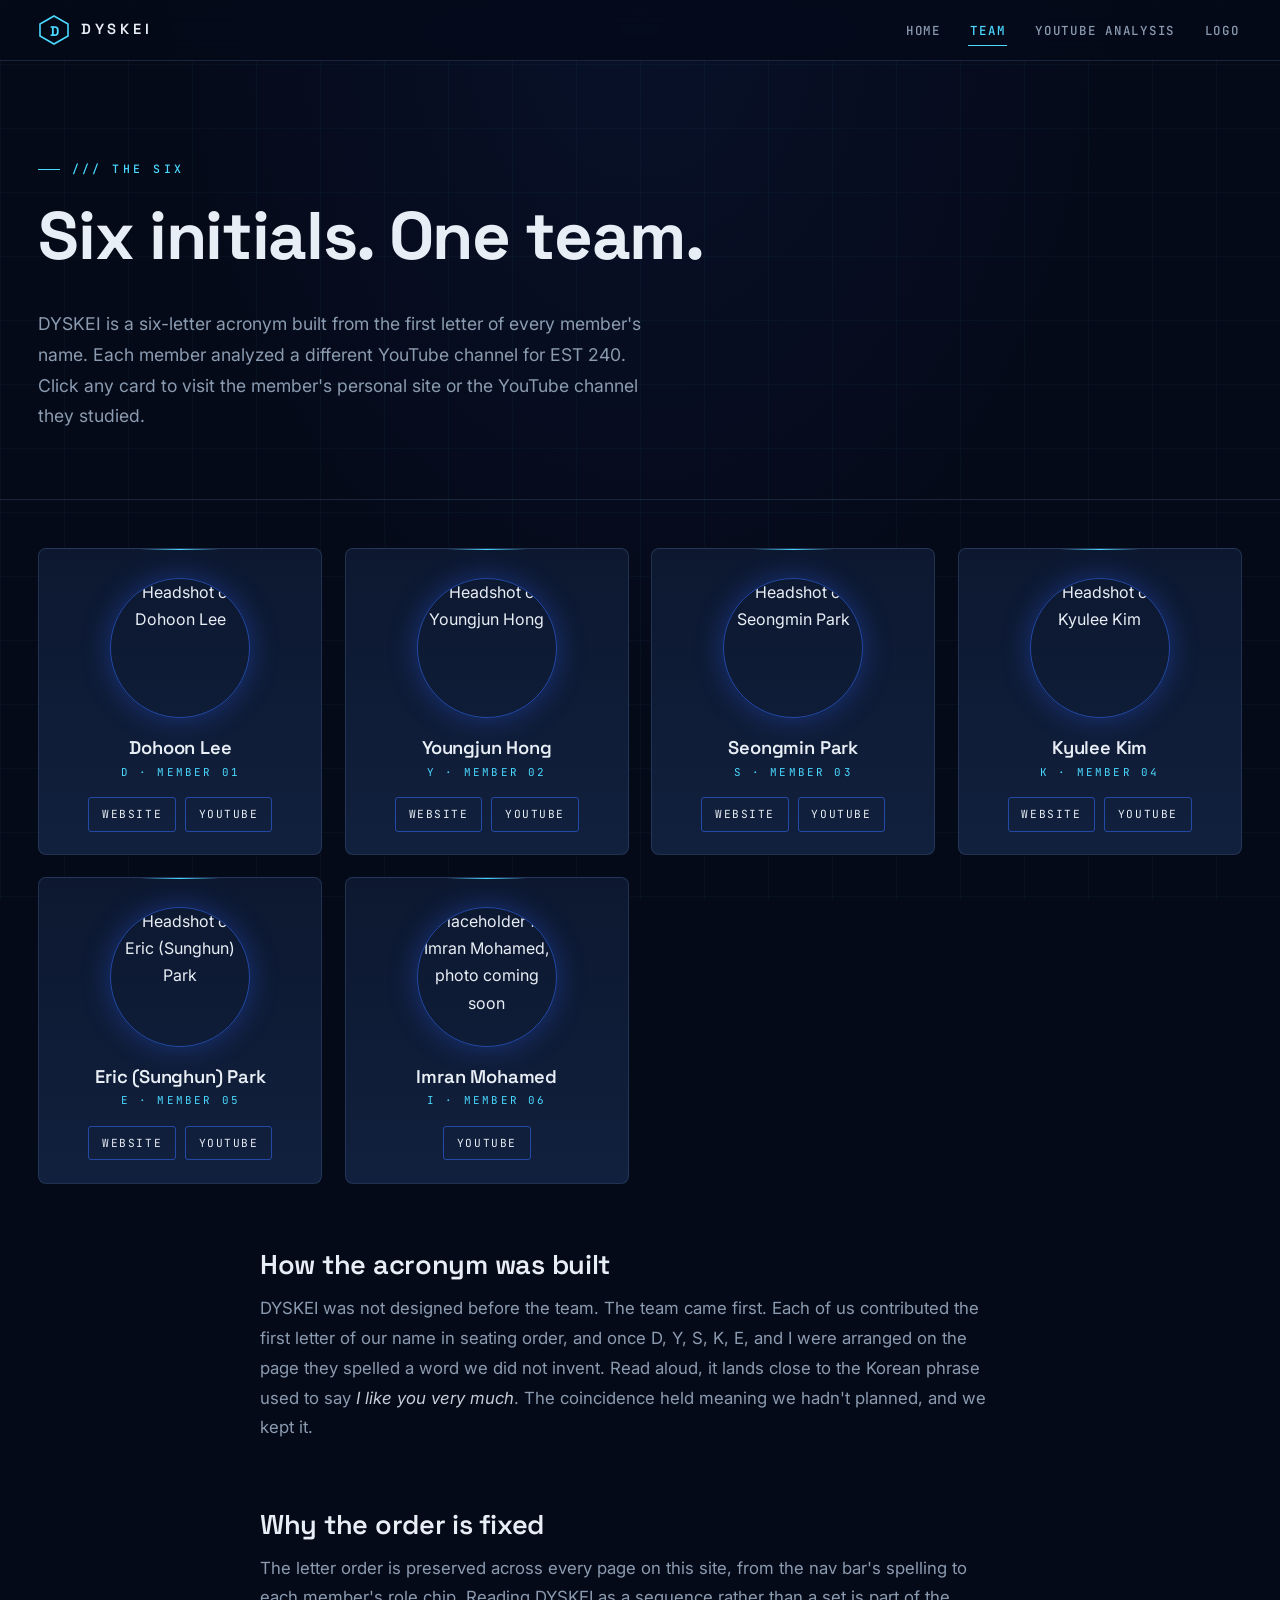
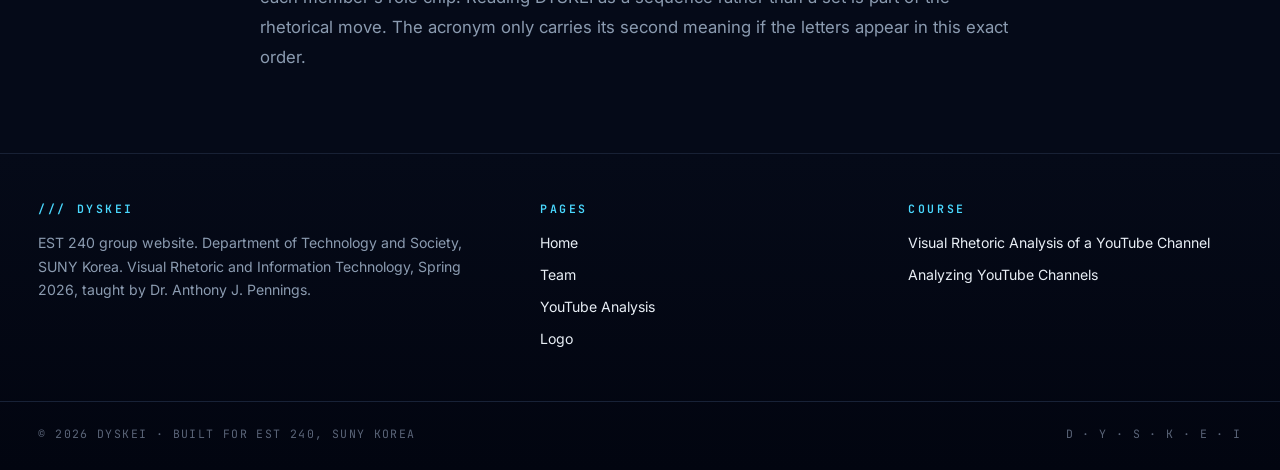
==== about.html @ 02a0cb15 "Add files via upload" ====
<!DOCTYPE html>
<html lang="en">
<head>
<meta charset="UTF-8">
<meta name="viewport" content="width=device-width, initial-scale=1.0">
<title>Team · DYSKEI</title>
<meta name="description" content="The six members of DYSKEI: Dohoon Lee, Youngjun Hong, Seongmin Park, Kyulee Kim, Eric (Sunghun) Park, and Imran Mohamed.">
<link rel="icon" href="data:image/svg+xml,%3Csvg xmlns='http://www.w3.org/2000/svg' viewBox='0 0 32 32'%3E%3Cpolygon points='16,2 30,10 30,22 16,30 2,22 2,10' fill='%232e62ff'/%3E%3C/svg%3E">
<link rel="stylesheet" href="styles.css">
</head>
<body>

<!-- ============ NAV ============ -->
<nav class="site-nav" aria-label="Primary">
  <div class="site-nav__inner">
    <a class="site-nav__brand" href="index.html">
      <span class="site-nav__brand-mark" aria-hidden="true">
        <svg viewBox="0 0 32 32" xmlns="http://www.w3.org/2000/svg">
          <polygon points="16,2 30,10 30,22 16,30 2,22 2,10" fill="none" stroke="#4ad9ff" stroke-width="1.6"/>
          <text x="16" y="22" text-anchor="middle" font-family="Space Grotesk, sans-serif" font-size="14" font-weight="700" fill="#4ad9ff">D</text>
        </svg>
      </span>
      <span class="site-nav__brand-name">DYSKEI</span>
    </a>
    <ul class="site-nav__links">
      <li><a href="index.html">Home</a></li>
      <li><a href="about.html" class="is-active">Team</a></li>
      <li><a href="youtube-analysis.html">YouTube Analysis</a></li>
      <li><a href="logo.html">Logo</a></li>
    </ul>
  </div>
</nav>

<!-- ============ HEADER ============ -->
<header class="page-header">
  <div class="container">
    <p class="eyebrow">/// The Six</p>
    <h1>Six initials. One team.</h1>
    <p style="font-family: var(--sans); font-size: 1.1rem; color: var(--ink-soft); max-width: 56ch; line-height: 1.75;">
      DYSKEI is a six-letter acronym built from the first letter of every member's name. Each member analyzed a different YouTube channel for EST 240. Click any card to visit the member's personal site or the YouTube channel they studied.
    </p>
  </div>
</header>

<!-- ============ TEAM GRID ============ -->
<main class="container">

  <div class="team-grid">

    <!-- D · Dohoon Lee -->
    <article class="member-card">
      <div class="member-card__photo">
        <img src="team/dohoon.jpg" alt="Headshot of Dohoon Lee">
      </div>
      <h3 class="member-card__name">Dohoon Lee</h3>
      <p class="member-card__role">D · Member 01</p>
      <div class="member-card__links">
        <a href="https://dohoonlee1.wixsite.com/sbulee/blank-1" rel="noopener">Website</a>
        <a href="https://youtu.be/S7UM5lSgAg8" rel="noopener">YouTube</a>
      </div>
    </article>

    <!-- Y · Youngjun Hong -->
    <article class="member-card">
      <div class="member-card__photo">
        <img src="team/youngjun.jpg" alt="Headshot of Youngjun Hong">
      </div>
      <h3 class="member-card__name">Youngjun Hong</h3>
      <p class="member-card__role">Y · Member 02</p>
      <div class="member-card__links">
        <a href="https://sites.google.com/view/throughyoungjunslens/home" rel="noopener">Website</a>
        <a href="https://youtu.be/2vsu8HPUimI" rel="noopener">YouTube</a>
      </div>
    </article>

    <!-- S · Seongmin Park -->
    <article class="member-card">
      <div class="member-card__photo">
        <img src="team/seongmin.jpg" alt="Headshot of Seongmin Park">
      </div>
      <h3 class="member-card__name">Seongmin Park</h3>
      <p class="member-card__role">S · Member 03</p>
      <div class="member-card__links">
        <a href="https://seongminpark-dot.github.io/youtube-analysis.html" rel="noopener">Website</a>
        <a href="https://youtu.be/XbXXKhfvSF0" rel="noopener">YouTube</a>
      </div>
    </article>

    <!-- K · Kyulee Kim -->
    <article class="member-card">
      <div class="member-card__photo">
        <img src="team/kyulee.jpg" alt="Headshot of Kyulee Kim">
      </div>
      <h3 class="member-card__name">Kyulee Kim</h3>
      <p class="member-card__role">K · Member 04</p>
      <div class="member-card__links">
        <a href="https://kimkelly49150637-debug.github.io/kelly/#about" rel="noopener">Website</a>
        <a href="https://youtu.be/uqa9CJcrAqA" rel="noopener">YouTube</a>
      </div>
    </article>

    <!-- E · Eric (Sunghun) Park -->
    <article class="member-card">
      <div class="member-card__photo">
        <img src="team/eric.jpg" alt="Headshot of Eric (Sunghun) Park">
      </div>
      <h3 class="member-card__name">Eric (Sunghun) Park</h3>
      <p class="member-card__role">E · Member 05</p>
      <div class="member-card__links">
        <a href="https://ericshpark.github.io" rel="noopener">Website</a>
        <a href="https://youtu.be/Ad3HP6iRyUE" rel="noopener">YouTube</a>
      </div>
    </article>

    <!-- I · Imran Mohamed -->
    <article class="member-card">
      <div class="member-card__photo">
        <img src="team/imran.jpg" alt="Placeholder for Imran Mohamed, photo coming soon">
      </div>
      <h3 class="member-card__name">Imran Mohamed</h3>
      <p class="member-card__role">I · Member 06</p>
      <div class="member-card__links">
        <a href="https://youtube.com/@linustechtips" rel="noopener">YouTube</a>
      </div>
    </article>

  </div>

  <article class="prose" style="max-width: 760px; margin: 2rem auto 4rem auto;">
    <h2>How the acronym was built</h2>
    <p>
      DYSKEI was not designed before the team. The team came first. Each of us contributed the first letter of our name in seating order, and once D, Y, S, K, E, and I were arranged on the page they spelled a word we did not invent. Read aloud, it lands close to the Korean phrase used to say <em>I like you very much</em>. The coincidence held meaning we hadn't planned, and we kept it.
    </p>
    <h2>Why the order is fixed</h2>
    <p>
      The letter order is preserved across every page on this site, from the nav bar's spelling to each member's role chip. Reading DYSKEI as a sequence rather than a set is part of the rhetorical move. The acronym only carries its second meaning if the letters appear in this exact order.
    </p>
  </article>

</main>

<!-- ============ FOOTER ============ -->
<footer class="site-footer">
  <div class="site-footer__inner">
    <div>
      <h4>/// DYSKEI</h4>
      <p>EST 240 group website. Department of Technology and Society, SUNY Korea. Visual Rhetoric and Information Technology, Spring 2026, taught by Dr. Anthony J. Pennings.</p>
    </div>
    <div>
      <h4>Pages</h4>
      <ul>
        <li><a href="index.html">Home</a></li>
        <li><a href="about.html">Team</a></li>
        <li><a href="youtube-analysis.html">YouTube Analysis</a></li>
        <li><a href="logo.html">Logo</a></li>
      </ul>
    </div>
    <div>
      <h4>Course</h4>
      <ul>
        <li><a href="https://apennings.com/technologies-of-meaning/visual-rhetoric-analysis-of-a-youtube-channel/" rel="noopener">Visual Rhetoric Analysis of a YouTube Channel</a></li>
        <li><a href="https://apennings.com/media-strategies/analyzing-youtube-channels/" rel="noopener">Analyzing YouTube Channels</a></li>
      </ul>
    </div>
  </div>
  <div class="site-footer__bottom">
    <span>© 2026 DYSKEI · Built for EST 240, SUNY Korea</span>
    <span>D · Y · S · K · E · I</span>
  </div>
</footer>

</body>
</html>
---- styles.css ----
/* =============================================================
   DYSKEI — EST 240 Group Website
   Futuristic dark technology theme · Royal blue + chrome silver
   ============================================================= */

@import url('https://fonts.googleapis.com/css2?family=Space+Grotesk:wght@300;400;500;600;700&family=Inter:wght@400;500;600&family=JetBrains+Mono:wght@400;500;700&display=swap');

/* ---------- Design tokens ---------- */
:root {
  --bg:           #050a18;
  --bg-elevated:  #0a1124;
  --surface:      #0d1830;
  --surface-2:    #11203d;
  --border:       rgba(120, 160, 220, .18);
  --border-bright: rgba(50, 110, 255, .55);

  --blue:         #2e62ff;
  --blue-soft:    #1e5dff;
  --cyan:         #4ad9ff;
  --cyan-glow:    rgba(74, 217, 255, .35);
  --chrome:       #c5cdd6;
  --silver:       #8b9bb0;

  --ink:          #e8eef5;
  --ink-soft:     #8b9bb0;
  --ink-dim:      #5a6478;

  --display: 'Space Grotesk', -apple-system, sans-serif;
  --sans:    'Inter', -apple-system, sans-serif;
  --mono:    'JetBrains Mono', 'SFMono-Regular', Menlo, Consolas, monospace;

  --measure: 68ch;
  --gutter: clamp(1.2rem, 3vw, 2.5rem);
  --glow-blue: 0 0 28px rgba(46, 98, 255, .35);
  --glow-cyan: 0 0 22px rgba(74, 217, 255, .28);
}

/* ---------- Reset + base ---------- */
*, *::before, *::after { box-sizing: border-box; }
html { -webkit-text-size-adjust: 100%; scroll-behavior: smooth; }
body {
  margin: 0;
  font-family: var(--sans);
  font-size: 16px;
  line-height: 1.7;
  color: var(--ink);
  background: var(--bg);
  -webkit-font-smoothing: antialiased;
  text-rendering: optimizeLegibility;
  overflow-x: hidden;
  background-image:
    radial-gradient(ellipse at top, rgba(46, 98, 255, .08), transparent 55%),
    linear-gradient(to bottom, var(--bg) 0%, var(--bg) 100%);
  background-attachment: fixed;
}
img, svg, video { display: block; max-width: 100%; height: auto; }
a { color: var(--cyan); text-decoration: none; transition: color .15s ease, text-shadow .15s ease; }
a:hover { color: #8ee6ff; text-shadow: 0 0 14px var(--cyan-glow); }

/* Faint grid background overlay */
body::before {
  content: '';
  position: fixed; inset: 0;
  background-image:
    linear-gradient(to right, rgba(74, 217, 255, .035) 1px, transparent 1px),
    linear-gradient(to bottom, rgba(74, 217, 255, .035) 1px, transparent 1px);
  background-size: 64px 64px;
  pointer-events: none;
  z-index: 0;
}
body > * { position: relative; z-index: 1; }

/* ---------- Nav ---------- */
.site-nav {
  position: sticky; top: 0; z-index: 50;
  background: rgba(5, 10, 24, .82);
  backdrop-filter: saturate(150%) blur(14px);
  border-bottom: 1px solid var(--border);
}
.site-nav__inner {
  max-width: 1280px;
  margin: 0 auto;
  padding: 14px var(--gutter);
  display: flex; align-items: center; justify-content: space-between;
  gap: 1rem; flex-wrap: wrap;
}
.site-nav__brand { display: flex; align-items: center; gap: .65rem; }
.site-nav__brand-mark {
  width: 32px; height: 32px;
  display: inline-flex; align-items: center; justify-content: center;
}
.site-nav__brand-mark svg { width: 100%; height: 100%; }
.site-nav__brand-name {
  font-family: var(--display); font-weight: 600;
  letter-spacing: .26em; font-size: .92rem; color: var(--ink);
  text-transform: uppercase;
}
.site-nav__links { display: flex; gap: 1.6rem; list-style: none; margin: 0; padding: 0; }
.site-nav__links a {
  font-family: var(--mono);
  font-size: .78rem; font-weight: 500;
  letter-spacing: .14em; text-transform: uppercase;
  color: var(--ink-soft);
  padding: 6px 2px;
  border-bottom: 1px solid transparent;
  transition: color .15s, border-color .15s;
}
.site-nav__links a:hover,
.site-nav__links a.is-active {
  color: var(--cyan);
  border-bottom-color: var(--cyan);
  text-shadow: none;
}
@media (max-width: 640px) {
  .site-nav__links { gap: 1rem; width: 100%; flex-wrap: wrap; justify-content: flex-start; }
  .site-nav__links a { font-size: .72rem; }
}

/* ---------- Layout containers ---------- */
.container        { max-width: 1280px; margin: 0 auto; padding: 0 var(--gutter); }
.container-narrow { max-width: 880px;  margin: 0 auto; padding: 0 var(--gutter); }
.container-prose  { max-width: 760px;  margin: 0 auto; padding: 0 var(--gutter); }

/* ---------- Typography ---------- */
h1, h2, h3, h4 {
  font-family: var(--display);
  color: var(--ink);
  margin: 0 0 .5em 0;
  line-height: 1.15;
  letter-spacing: -.01em;
  font-weight: 600;
}
h1 { font-size: clamp(2.4rem, 5.6vw, 4.2rem); font-weight: 700; letter-spacing: -.02em; }
h2 { font-size: clamp(1.75rem, 3vw, 2.4rem); font-weight: 600; margin-top: 2.4em; }
h3 { font-size: 1.25rem; font-weight: 600; margin-top: 1.5em; }
p { margin: 0 0 1.1em 0; }

.eyebrow {
  font-family: var(--mono);
  text-transform: uppercase;
  letter-spacing: .28em;
  font-size: .72rem;
  font-weight: 500;
  color: var(--cyan);
  margin-bottom: 1.2rem;
  display: inline-flex; align-items: center; gap: .7rem;
}
.eyebrow::before {
  content: '';
  display: inline-block;
  width: 22px; height: 1px;
  background: var(--cyan);
}

/* ---------- Hero (home) ---------- */
.hero {
  padding: clamp(4rem, 9vw, 7.5rem) 0 clamp(4rem, 8vw, 6rem) 0;
  position: relative;
  overflow: hidden;
}
.hero__grid {
  display: grid;
  grid-template-columns: 1.1fr .9fr;
  gap: clamp(2rem, 5vw, 4rem);
  align-items: center;
}
@media (max-width: 760px) {
  .hero__grid { grid-template-columns: 1fr; }
  .hero__art { order: -1; max-width: 320px; margin: 0 auto; }
}
.hero h1 {
  font-size: clamp(2.8rem, 6.2vw, 4.6rem);
  background: linear-gradient(180deg, #fff 0%, #b8c6dc 100%);
  -webkit-background-clip: text; background-clip: text;
  -webkit-text-fill-color: transparent;
  margin-bottom: .6rem;
}
.hero__sub {
  font-family: var(--mono);
  color: var(--silver);
  font-size: .92rem;
  letter-spacing: .04em;
  margin-bottom: 2rem;
  max-width: 44ch;
  line-height: 1.7;
}
.hero__art {
  position: relative;
  display: flex; justify-content: center; align-items: center;
}
.hero__art img {
  width: 100%; max-width: 460px;
  border-radius: 14px;
  box-shadow: 0 24px 60px rgba(0, 0, 0, .55), 0 0 0 1px rgba(80, 130, 220, .35), var(--glow-blue);
}
.cta-row { display: flex; flex-wrap: wrap; gap: .85rem; margin-top: 1.4rem; }
.btn {
  display: inline-flex; align-items: center; gap: .55rem;
  padding: .85rem 1.4rem;
  border-radius: 4px;
  font-family: var(--mono);
  font-weight: 500;
  font-size: .82rem;
  letter-spacing: .14em;
  text-transform: uppercase;
  border: 1px solid transparent;
  transition: transform .12s, background .15s, color .15s, border-color .15s, box-shadow .2s;
  text-decoration: none;
  cursor: pointer;
}
.btn--primary {
  background: linear-gradient(180deg, var(--blue) 0%, var(--blue-soft) 100%);
  color: #fff;
  box-shadow: var(--glow-blue);
}
.btn--primary:hover { transform: translateY(-1px); box-shadow: 0 0 36px rgba(46, 98, 255, .6); color: #fff; text-shadow: none; }
.btn--ghost {
  background: transparent; color: var(--ink);
  border-color: var(--border-bright);
}
.btn--ghost:hover { background: rgba(46, 98, 255, .08); color: var(--cyan); border-color: var(--cyan); text-shadow: none; }
.btn::after { content: '→'; transform: translateX(0); transition: transform .15s; font-family: var(--sans); }
.btn:hover::after { transform: translateX(3px); }

/* ---------- Section ---------- */
.section { padding: clamp(4rem, 8vw, 6.5rem) 0; position: relative; }
.section--divided { border-top: 1px solid var(--border); }
.section__title { max-width: 760px; margin-bottom: 3rem; }
.section__title p.lede {
  font-family: var(--sans);
  color: var(--ink-soft);
  font-size: 1.1rem;
  line-height: 1.7;
  max-width: 56ch;
}

/* ---------- Card grid ---------- */
.card-grid {
  display: grid;
  grid-template-columns: repeat(auto-fit, minmax(260px, 1fr));
  gap: 1.4rem;
}
.card {
  background: linear-gradient(180deg, var(--surface) 0%, var(--surface-2) 100%);
  border: 1px solid var(--border);
  border-radius: 8px;
  padding: 1.6rem 1.5rem 1.4rem 1.5rem;
  position: relative;
  overflow: hidden;
  transition: transform .18s, border-color .18s, box-shadow .18s;
}
.card::before {
  content: '';
  position: absolute; top: 0; left: 0;
  width: 40px; height: 1px;
  background: var(--cyan);
}
.card:hover {
  transform: translateY(-3px);
  border-color: var(--border-bright);
  box-shadow: 0 12px 32px rgba(0, 0, 0, .45), var(--glow-blue);
}
.card h3 {
  font-family: var(--display);
  font-size: 1.18rem;
  font-weight: 600;
  margin: 0 0 .55rem 0;
  color: var(--ink);
}
.card p {
  color: var(--ink-soft);
  font-size: .94rem;
  margin-bottom: 1rem;
  line-height: 1.65;
}
.card__chip {
  font-family: var(--mono);
  font-size: .68rem;
  letter-spacing: .18em;
  text-transform: uppercase;
  color: var(--cyan);
  margin-bottom: .55rem;
  display: block;
}
.card .read-more {
  font-family: var(--mono);
  font-size: .76rem;
  letter-spacing: .14em;
  text-transform: uppercase;
  color: var(--cyan);
  display: inline-flex; align-items: center; gap: .4rem;
}
.card .read-more::after { content: '→'; transition: transform .15s; }
.card .read-more:hover::after { transform: translateX(3px); }

/* ---------- Prose pages ---------- */
.page-header {
  padding: clamp(4rem, 7vw, 6rem) 0 clamp(2rem, 4vw, 3rem) 0;
  border-bottom: 1px solid var(--border);
  margin-bottom: 3rem;
}
.prose {
  font-family: var(--sans);
  font-size: 1.05rem;
  line-height: 1.78;
  color: var(--ink);
}
.prose p { max-width: var(--measure); color: var(--ink-soft); }
.prose p b, .prose p strong { color: var(--ink); font-weight: 600; }
.prose h2 { font-size: 1.7rem; margin-top: 2.4em; color: var(--ink); }
.prose em { color: var(--chrome); font-style: italic; }

/* ---------- Team grid (About Us) ---------- */
.team-grid {
  display: grid;
  grid-template-columns: repeat(auto-fit, minmax(260px, 1fr));
  gap: 1.4rem;
  margin: 2rem 0 3rem 0;
}
.member-card {
  background: linear-gradient(180deg, var(--surface) 0%, var(--surface-2) 100%);
  border: 1px solid var(--border);
  border-radius: 8px;
  padding: 1.8rem 1.4rem 1.4rem 1.4rem;
  text-align: center;
  position: relative;
  transition: transform .18s, border-color .18s, box-shadow .18s;
}
.member-card::before {
  content: '';
  position: absolute; top: 0; left: 50%; transform: translateX(-50%);
  width: 80px; height: 1px;
  background: linear-gradient(90deg, transparent, var(--cyan), transparent);
}
.member-card:hover {
  transform: translateY(-3px);
  border-color: var(--border-bright);
  box-shadow: 0 12px 32px rgba(0, 0, 0, .45), var(--glow-blue);
}
.member-card__photo {
  width: 140px; height: 140px;
  margin: 0 auto 1.2rem auto;
  border-radius: 50%;
  overflow: hidden;
  position: relative;
  border: 1px solid var(--border-bright);
  box-shadow: var(--glow-blue);
}
.member-card__photo img {
  width: 100%; height: 100%;
  object-fit: cover;
  display: block;
}
.member-card__name {
  font-family: var(--display);
  font-size: 1.15rem;
  font-weight: 600;
  color: var(--ink);
  margin: 0 0 .25rem 0;
}
.member-card__role {
  font-family: var(--mono);
  font-size: .68rem;
  letter-spacing: .2em;
  text-transform: uppercase;
  color: var(--cyan);
  margin: 0 0 1rem 0;
}
.member-card__links {
  display: flex; gap: .55rem; justify-content: center; flex-wrap: wrap;
  margin-top: .75rem;
}
.member-card__links a {
  font-family: var(--mono);
  font-size: .7rem;
  letter-spacing: .14em;
  text-transform: uppercase;
  color: var(--ink);
  padding: .42rem .8rem;
  border: 1px solid var(--border-bright);
  border-radius: 3px;
  transition: background .15s, color .15s, border-color .15s;
}
.member-card__links a:hover {
  background: rgba(46, 98, 255, .14);
  color: var(--cyan);
  border-color: var(--cyan);
  text-shadow: none;
}

/* ---------- YouTube analysis grid ---------- */
.yt-list {
  display: grid;
  grid-template-columns: 1fr;
  gap: 2.5rem;
  margin: 2rem 0 3rem 0;
}
.yt-row {
  display: grid;
  grid-template-columns: 1.4fr 1fr;
  gap: 1.8rem;
  align-items: start;
  background: linear-gradient(180deg, var(--surface) 0%, var(--surface-2) 100%);
  border: 1px solid var(--border);
  border-radius: 8px;
  padding: 1.6rem;
  position: relative;
}
@media (max-width: 760px) {
  .yt-row { grid-template-columns: 1fr; }
}
.yt-row::before {
  content: attr(data-index);
  position: absolute;
  top: 1rem; right: 1.2rem;
  font-family: var(--mono);
  font-size: .68rem;
  letter-spacing: .2em;
  color: var(--ink-dim);
}
.yt-row__embed {
  position: relative;
  aspect-ratio: 16 / 9;
  background: #000;
  border-radius: 5px;
  overflow: hidden;
  border: 1px solid var(--border);
}
.yt-row__embed iframe { position: absolute; inset: 0; width: 100%; height: 100%; border: 0; }
.yt-row__meta { display: flex; flex-direction: column; gap: .55rem; }
.yt-row__chip {
  font-family: var(--mono);
  font-size: .68rem;
  letter-spacing: .2em;
  text-transform: uppercase;
  color: var(--cyan);
  margin-bottom: .25rem;
}
.yt-row__name {
  font-family: var(--display);
  font-size: 1.4rem;
  font-weight: 600;
  margin: 0;
  color: var(--ink);
}
.yt-row__body {
  font-family: var(--sans);
  font-size: .96rem;
  color: var(--ink-soft);
  line-height: 1.65;
  margin: .25rem 0 .8rem 0;
}
.yt-row__link {
  font-family: var(--mono);
  font-size: .72rem;
  letter-spacing: .14em;
  text-transform: uppercase;
  color: var(--cyan);
  display: inline-flex; align-items: center; gap: .5rem;
  align-self: flex-start;
}
.yt-row__link::after { content: '↗'; }
.yt-row__link:hover { text-shadow: 0 0 14px var(--cyan-glow); }

/* ---------- Logo page ---------- */
.logo-hero {
  display: grid;
  grid-template-columns: 1fr 1fr;
  gap: 2.5rem;
  align-items: center;
  margin: 1rem 0 3rem 0;
  background: linear-gradient(180deg, var(--surface) 0%, var(--surface-2) 100%);
  border: 1px solid var(--border);
  border-radius: 10px;
  padding: clamp(1.4rem, 3vw, 2.4rem);
  position: relative;
}
@media (max-width: 760px) { .logo-hero { grid-template-columns: 1fr; } }
.logo-hero img {
  width: 100%;
  border-radius: 6px;
  box-shadow: 0 18px 40px rgba(0, 0, 0, .55), var(--glow-blue);
}
.logo-hero__caption .eyebrow { margin-bottom: 1rem; }
.logo-hero__caption h2 { margin-top: 0; }
.logo-hero__caption dl {
  display: grid;
  grid-template-columns: max-content 1fr;
  gap: .7rem 1.4rem;
  margin: 1.4rem 0 0 0;
  font-family: var(--mono);
  font-size: .82rem;
}
.logo-hero__caption dt { color: var(--silver); letter-spacing: .12em; text-transform: uppercase; font-size: .68rem; padding-top: .15rem; }
.logo-hero__caption dd { color: var(--ink); margin: 0; }

.prompt-block {
  background: var(--bg-elevated);
  border: 1px solid var(--border);
  border-left: 3px solid var(--cyan);
  border-radius: 6px;
  padding: 1.4rem 1.6rem;
  font-family: var(--mono);
  font-size: .86rem;
  line-height: 1.7;
  color: var(--ink-soft);
  overflow-x: auto;
  margin: 1.2rem 0 2rem 0;
}
.prompt-block .label {
  display: block;
  font-family: var(--mono);
  font-size: .68rem;
  font-weight: 700;
  letter-spacing: .22em;
  color: var(--cyan);
  text-transform: uppercase;
  margin-bottom: .7rem;
}

.logo-variants {
  display: grid;
  grid-template-columns: repeat(auto-fit, minmax(220px, 1fr));
  gap: 1.4rem;
  margin: 2rem 0 3rem 0;
}
.logo-tile {
  background: var(--surface);
  border: 1px solid var(--border);
  border-radius: 8px;
  padding: 1.6rem;
  text-align: center;
}
.logo-tile--light { background: #fff; }
.logo-tile--dark  { background: #000; border-color: #222; }
.logo-tile img { max-width: 100%; height: auto; margin: .8rem 0 1rem 0; }
.logo-tile .label {
  font-family: var(--mono);
  font-size: .68rem;
  letter-spacing: .2em;
  text-transform: uppercase;
  color: var(--cyan);
}

/* ---------- Footer ---------- */
.site-footer {
  margin-top: 5rem;
  background: linear-gradient(180deg, var(--bg) 0%, #020510 100%);
  border-top: 1px solid var(--border);
  padding: 3rem 0 1.6rem 0;
}
.site-footer__inner {
  max-width: 1280px;
  margin: 0 auto;
  padding: 0 var(--gutter);
  display: grid;
  grid-template-columns: 1.4fr 1fr 1fr;
  gap: 2.2rem;
}
@media (max-width: 760px) { .site-footer__inner { grid-template-columns: 1fr; } }
.site-footer h4 {
  font-family: var(--mono);
  font-size: .72rem;
  text-transform: uppercase;
  letter-spacing: .22em;
  color: var(--cyan);
  margin: 0 0 1rem 0;
}
.site-footer p, .site-footer li { font-family: var(--sans); font-size: .88rem; color: var(--ink-soft); line-height: 1.65; }
.site-footer a { color: var(--ink); }
.site-footer a:hover { color: var(--cyan); }
.site-footer ul { list-style: none; padding: 0; margin: 0; }
.site-footer ul li { margin-bottom: .55rem; }
.site-footer__bottom {
  max-width: 1280px;
  margin: 2.6rem auto 0 auto;
  padding: 1.4rem var(--gutter) 0 var(--gutter);
  border-top: 1px solid var(--border);
  font-family: var(--mono);
  font-size: .72rem;
  letter-spacing: .12em;
  color: var(--ink-dim);
  text-transform: uppercase;
  display: flex; justify-content: space-between; flex-wrap: wrap; gap: .6rem;
}

/* ---------- Hex SVG mark used in nav and elsewhere ---------- */
.hex-mark { color: var(--blue); }
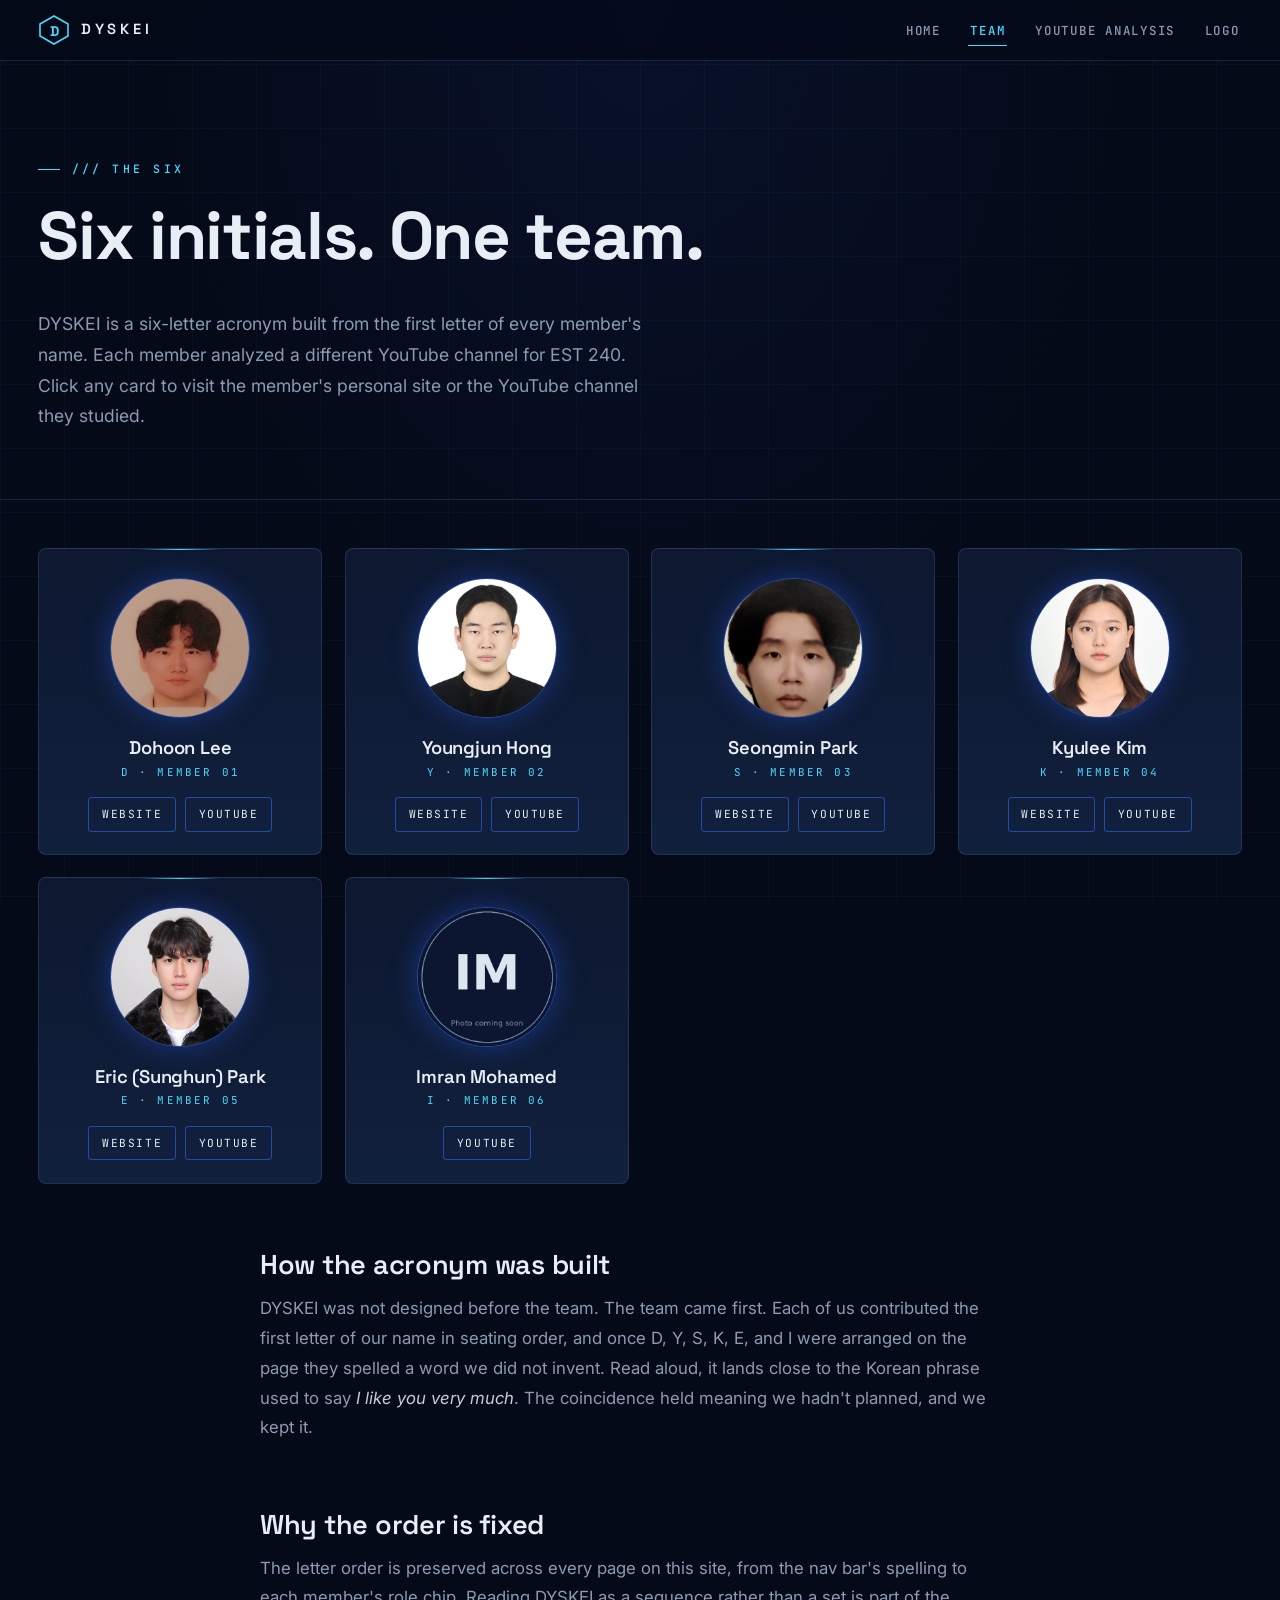
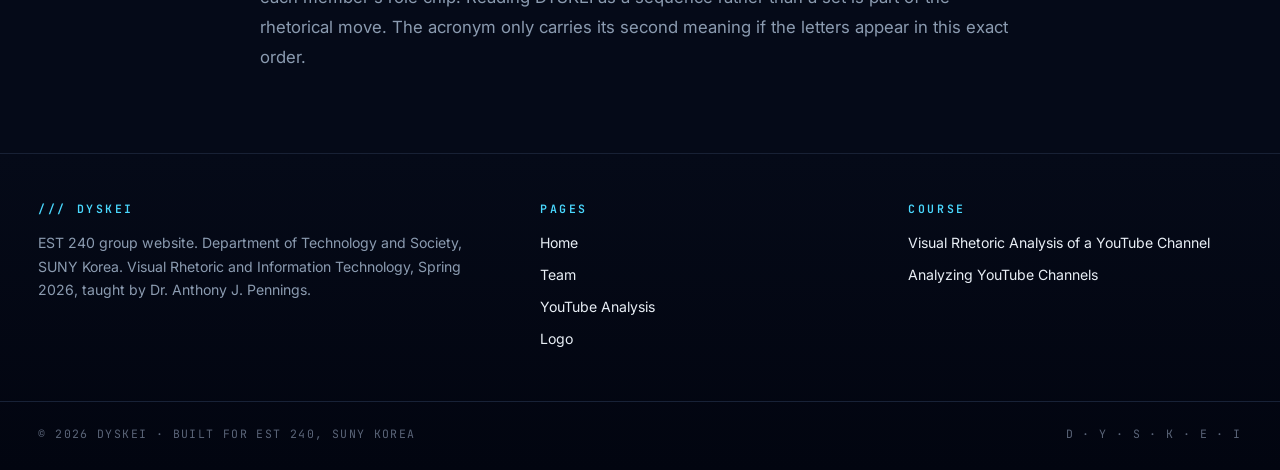
==== commit 42de2038: "Add files via upload" ====
--- a/about.html
+++ b/about.html
@@ -50,7 +50,7 @@
     <!-- D · Dohoon Lee -->
     <article class="member-card">
       <div class="member-card__photo">
-        <img src="team/dohoon.jpg" alt="Headshot of Dohoon Lee">
+        <img src="dohoon.jpg" alt="Headshot of Dohoon Lee">
       </div>
       <h3 class="member-card__name">Dohoon Lee</h3>
       <p class="member-card__role">D · Member 01</p>
@@ -63,7 +63,7 @@
     <!-- Y · Youngjun Hong -->
     <article class="member-card">
       <div class="member-card__photo">
-        <img src="team/youngjun.jpg" alt="Headshot of Youngjun Hong">
+        <img src="youngjun.jpg" alt="Headshot of Youngjun Hong">
       </div>
       <h3 class="member-card__name">Youngjun Hong</h3>
       <p class="member-card__role">Y · Member 02</p>
@@ -76,7 +76,7 @@
     <!-- S · Seongmin Park -->
     <article class="member-card">
       <div class="member-card__photo">
-        <img src="team/seongmin.jpg" alt="Headshot of Seongmin Park">
+        <img src="seongmin.jpg" alt="Headshot of Seongmin Park">
       </div>
       <h3 class="member-card__name">Seongmin Park</h3>
       <p class="member-card__role">S · Member 03</p>
@@ -89,7 +89,7 @@
     <!-- K · Kyulee Kim -->
     <article class="member-card">
       <div class="member-card__photo">
-        <img src="team/kyulee.jpg" alt="Headshot of Kyulee Kim">
+        <img src="kyulee.jpg" alt="Headshot of Kyulee Kim">
       </div>
       <h3 class="member-card__name">Kyulee Kim</h3>
       <p class="member-card__role">K · Member 04</p>
@@ -102,7 +102,7 @@
     <!-- E · Eric (Sunghun) Park -->
     <article class="member-card">
       <div class="member-card__photo">
-        <img src="team/eric.jpg" alt="Headshot of Eric (Sunghun) Park">
+        <img src="eric.jpg" alt="Headshot of Eric (Sunghun) Park">
       </div>
       <h3 class="member-card__name">Eric (Sunghun) Park</h3>
       <p class="member-card__role">E · Member 05</p>
@@ -115,7 +115,7 @@
     <!-- I · Imran Mohamed -->
     <article class="member-card">
       <div class="member-card__photo">
-        <img src="team/imran.jpg" alt="Placeholder for Imran Mohamed, photo coming soon">
+        <img src="imran.jpg" alt="Placeholder for Imran Mohamed, photo coming soon">
       </div>
       <h3 class="member-card__name">Imran Mohamed</h3>
       <p class="member-card__role">I · Member 06</p>
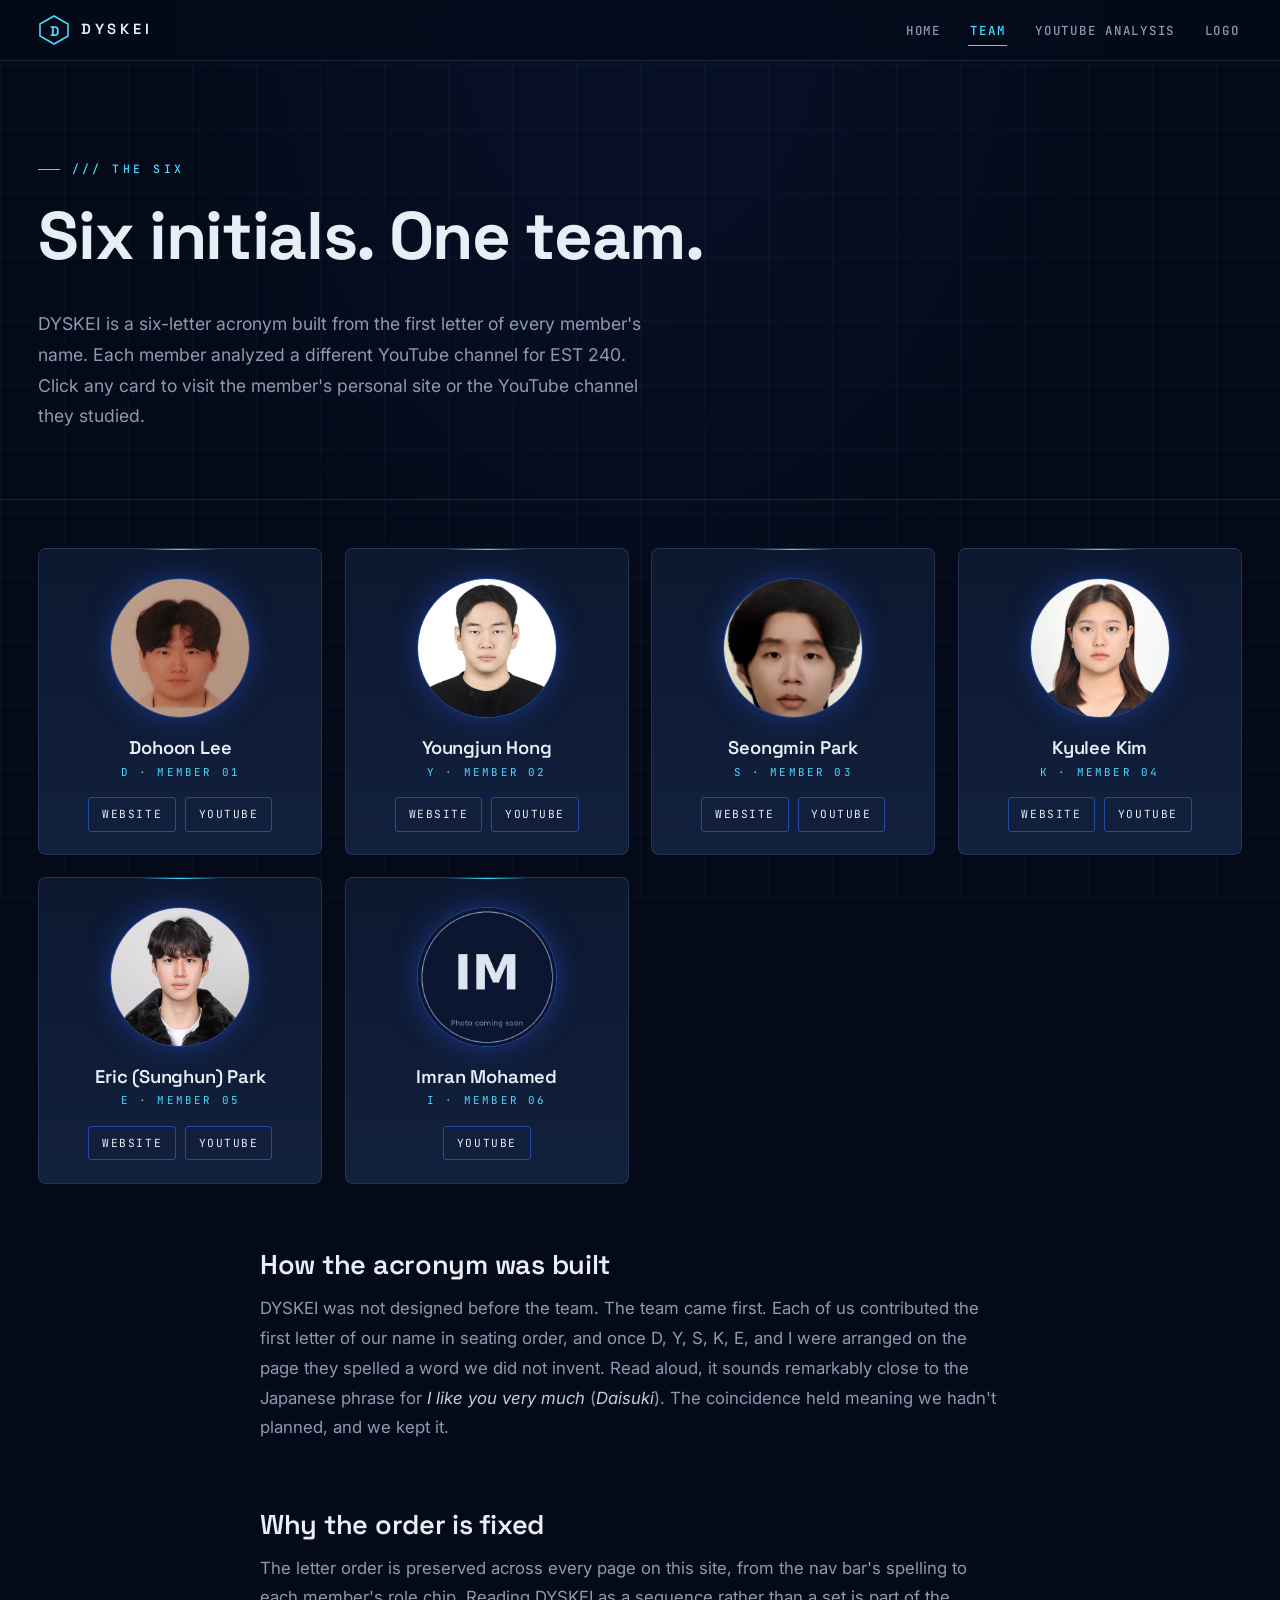
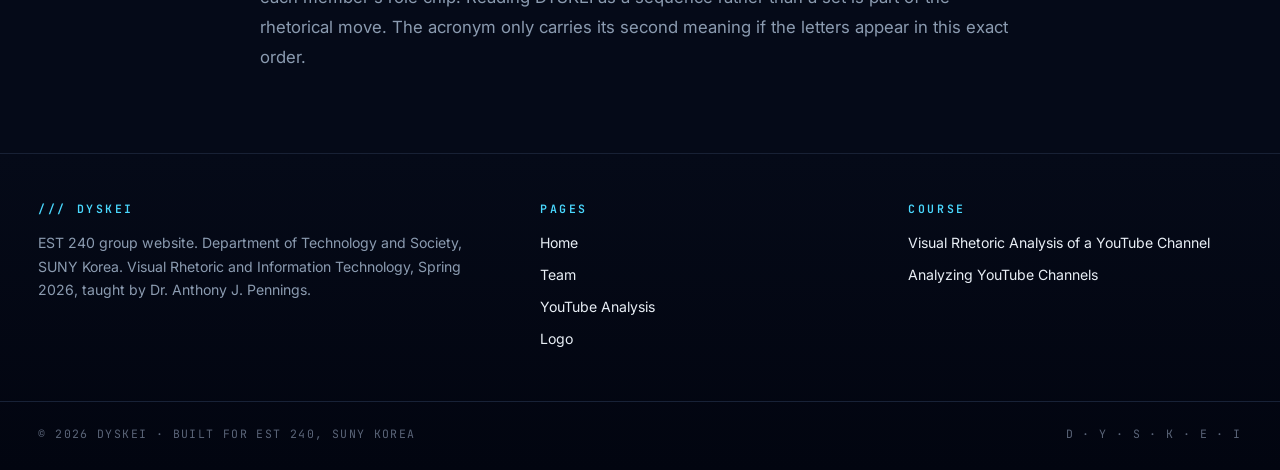
==== commit 62ff9bb5: "Add files via upload" ====
--- a/about.html
+++ b/about.html
@@ -129,7 +129,7 @@
   <article class="prose" style="max-width: 760px; margin: 2rem auto 4rem auto;">
     <h2>How the acronym was built</h2>
     <p>
-      DYSKEI was not designed before the team. The team came first. Each of us contributed the first letter of our name in seating order, and once D, Y, S, K, E, and I were arranged on the page they spelled a word we did not invent. Read aloud, it lands close to the Korean phrase used to say <em>I like you very much</em>. The coincidence held meaning we hadn't planned, and we kept it.
+      DYSKEI was not designed before the team. The team came first. Each of us contributed the first letter of our name in seating order, and once D, Y, S, K, E, and I were arranged on the page they spelled a word we did not invent. Read aloud, it sounds remarkably close to the Japanese phrase for <em>I like you very much</em> (<em>Daisuki</em>). The coincidence held meaning we hadn't planned, and we kept it.
     </p>
     <h2>Why the order is fixed</h2>
     <p>
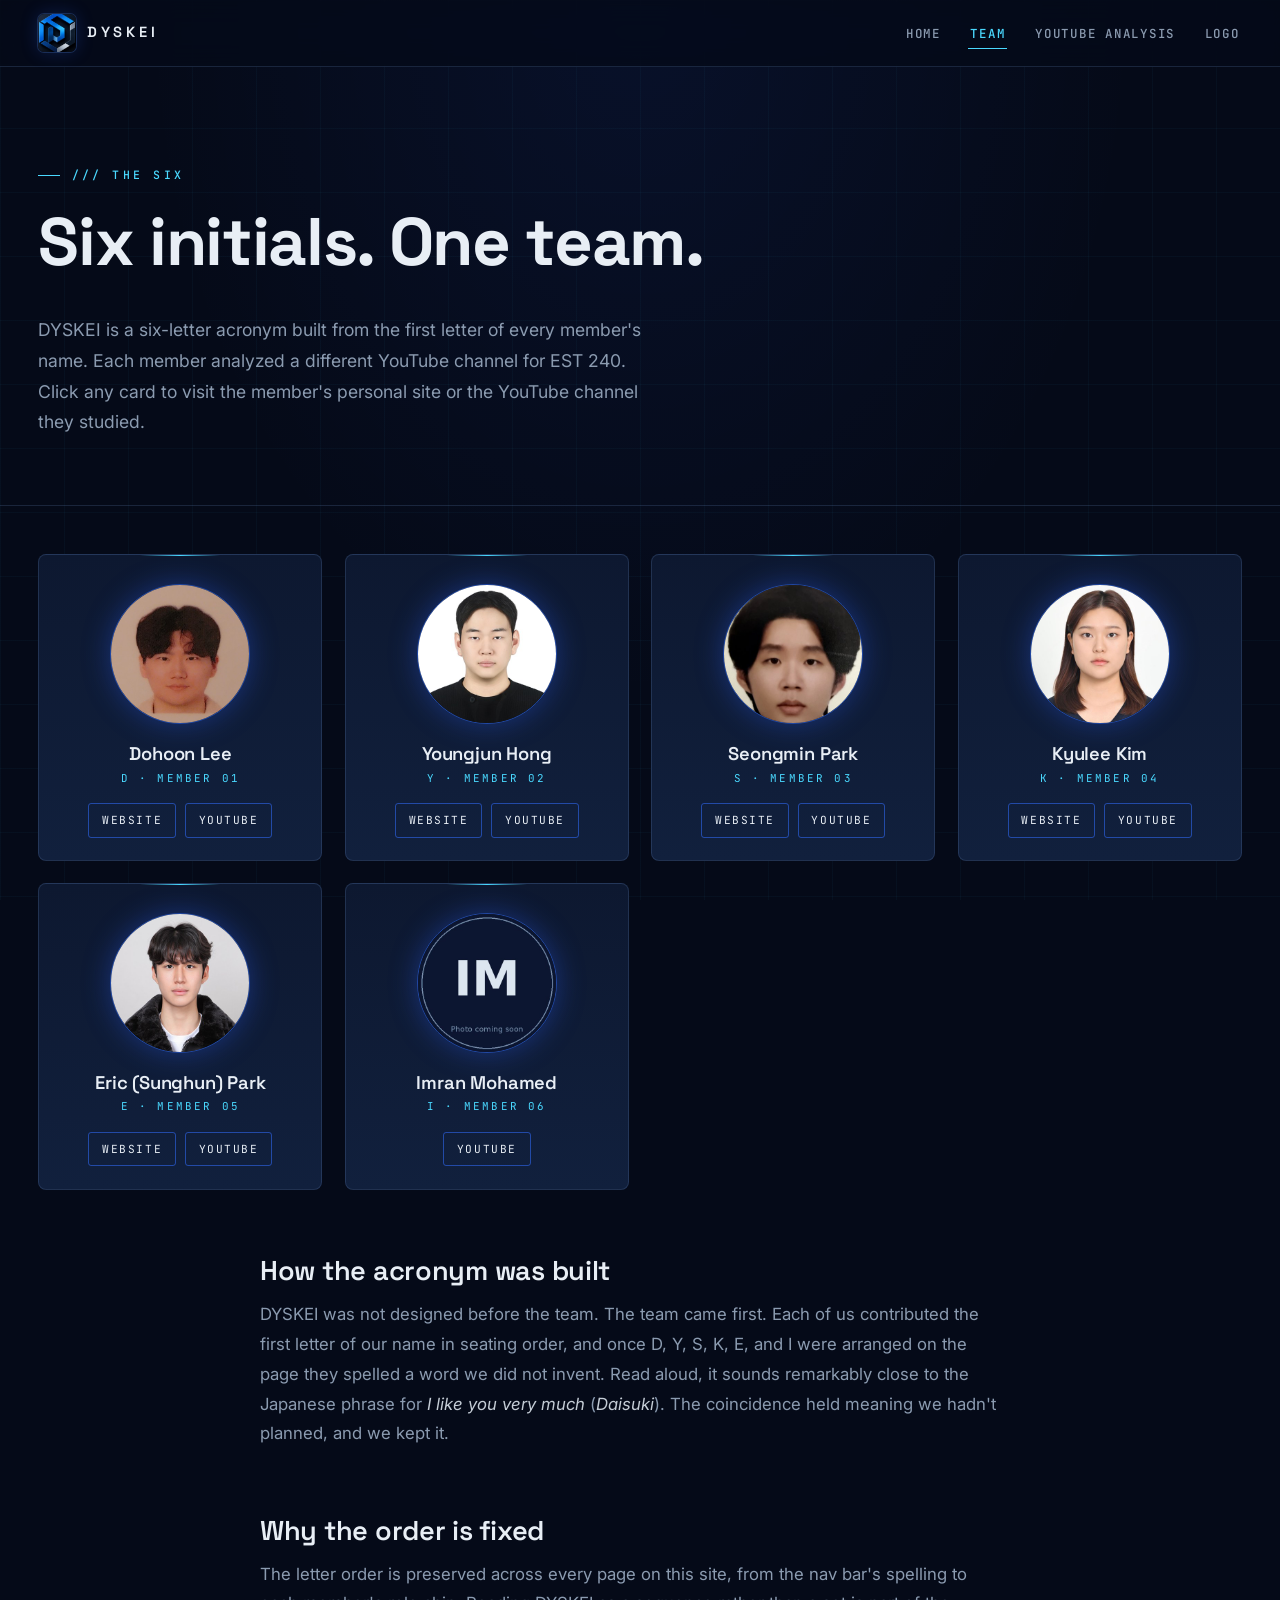
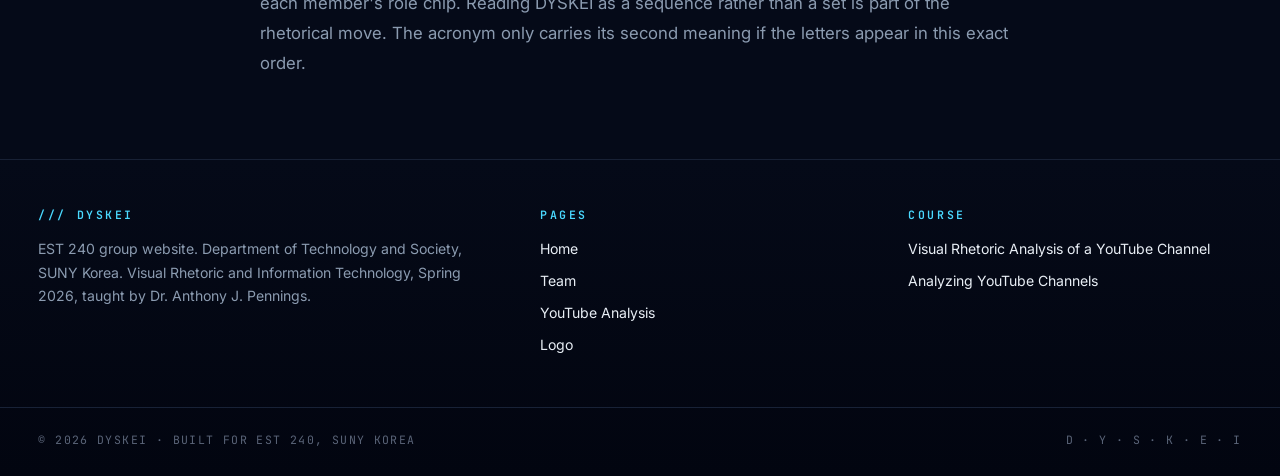
==== commit 176a3b72: "Add files via upload" ====
--- a/about.html
+++ b/about.html
@@ -5,7 +5,7 @@
 <meta name="viewport" content="width=device-width, initial-scale=1.0">
 <title>Team · DYSKEI</title>
 <meta name="description" content="The six members of DYSKEI: Dohoon Lee, Youngjun Hong, Seongmin Park, Kyulee Kim, Eric (Sunghun) Park, and Imran Mohamed.">
-<link rel="icon" href="data:image/svg+xml,%3Csvg xmlns='http://www.w3.org/2000/svg' viewBox='0 0 32 32'%3E%3Cpolygon points='16,2 30,10 30,22 16,30 2,22 2,10' fill='%232e62ff'/%3E%3C/svg%3E">
+<link rel="icon" type="image/png" href="dyskei-mark.png">
 <link rel="stylesheet" href="styles.css">
 </head>
 <body>
@@ -15,10 +15,7 @@
   <div class="site-nav__inner">
     <a class="site-nav__brand" href="index.html">
       <span class="site-nav__brand-mark" aria-hidden="true">
-        <svg viewBox="0 0 32 32" xmlns="http://www.w3.org/2000/svg">
-          <polygon points="16,2 30,10 30,22 16,30 2,22 2,10" fill="none" stroke="#4ad9ff" stroke-width="1.6"/>
-          <text x="16" y="22" text-anchor="middle" font-family="Space Grotesk, sans-serif" font-size="14" font-weight="700" fill="#4ad9ff">D</text>
-        </svg>
+        <img src="dyskei-mark.png" alt="DYSKEI mark">
       </span>
       <span class="site-nav__brand-name">DYSKEI</span>
     </a>
--- a/styles.css
+++ b/styles.css
@@ -86,10 +86,15 @@
 }
 .site-nav__brand { display: flex; align-items: center; gap: .65rem; }
 .site-nav__brand-mark {
-  width: 32px; height: 32px;
+  width: 38px; height: 38px;
   display: inline-flex; align-items: center; justify-content: center;
-}
-.site-nav__brand-mark svg { width: 100%; height: 100%; }
+  border-radius: 6px;
+  overflow: hidden;
+  flex-shrink: 0;
+  box-shadow: 0 0 0 1px rgba(80, 130, 220, .25), 0 0 18px rgba(46, 98, 255, .22);
+}
+.site-nav__brand-mark svg,
+.site-nav__brand-mark img { width: 100%; height: 100%; display: block; object-fit: cover; }
 .site-nav__brand-name {
   font-family: var(--display); font-weight: 600;
   letter-spacing: .26em; font-size: .92rem; color: var(--ink);
